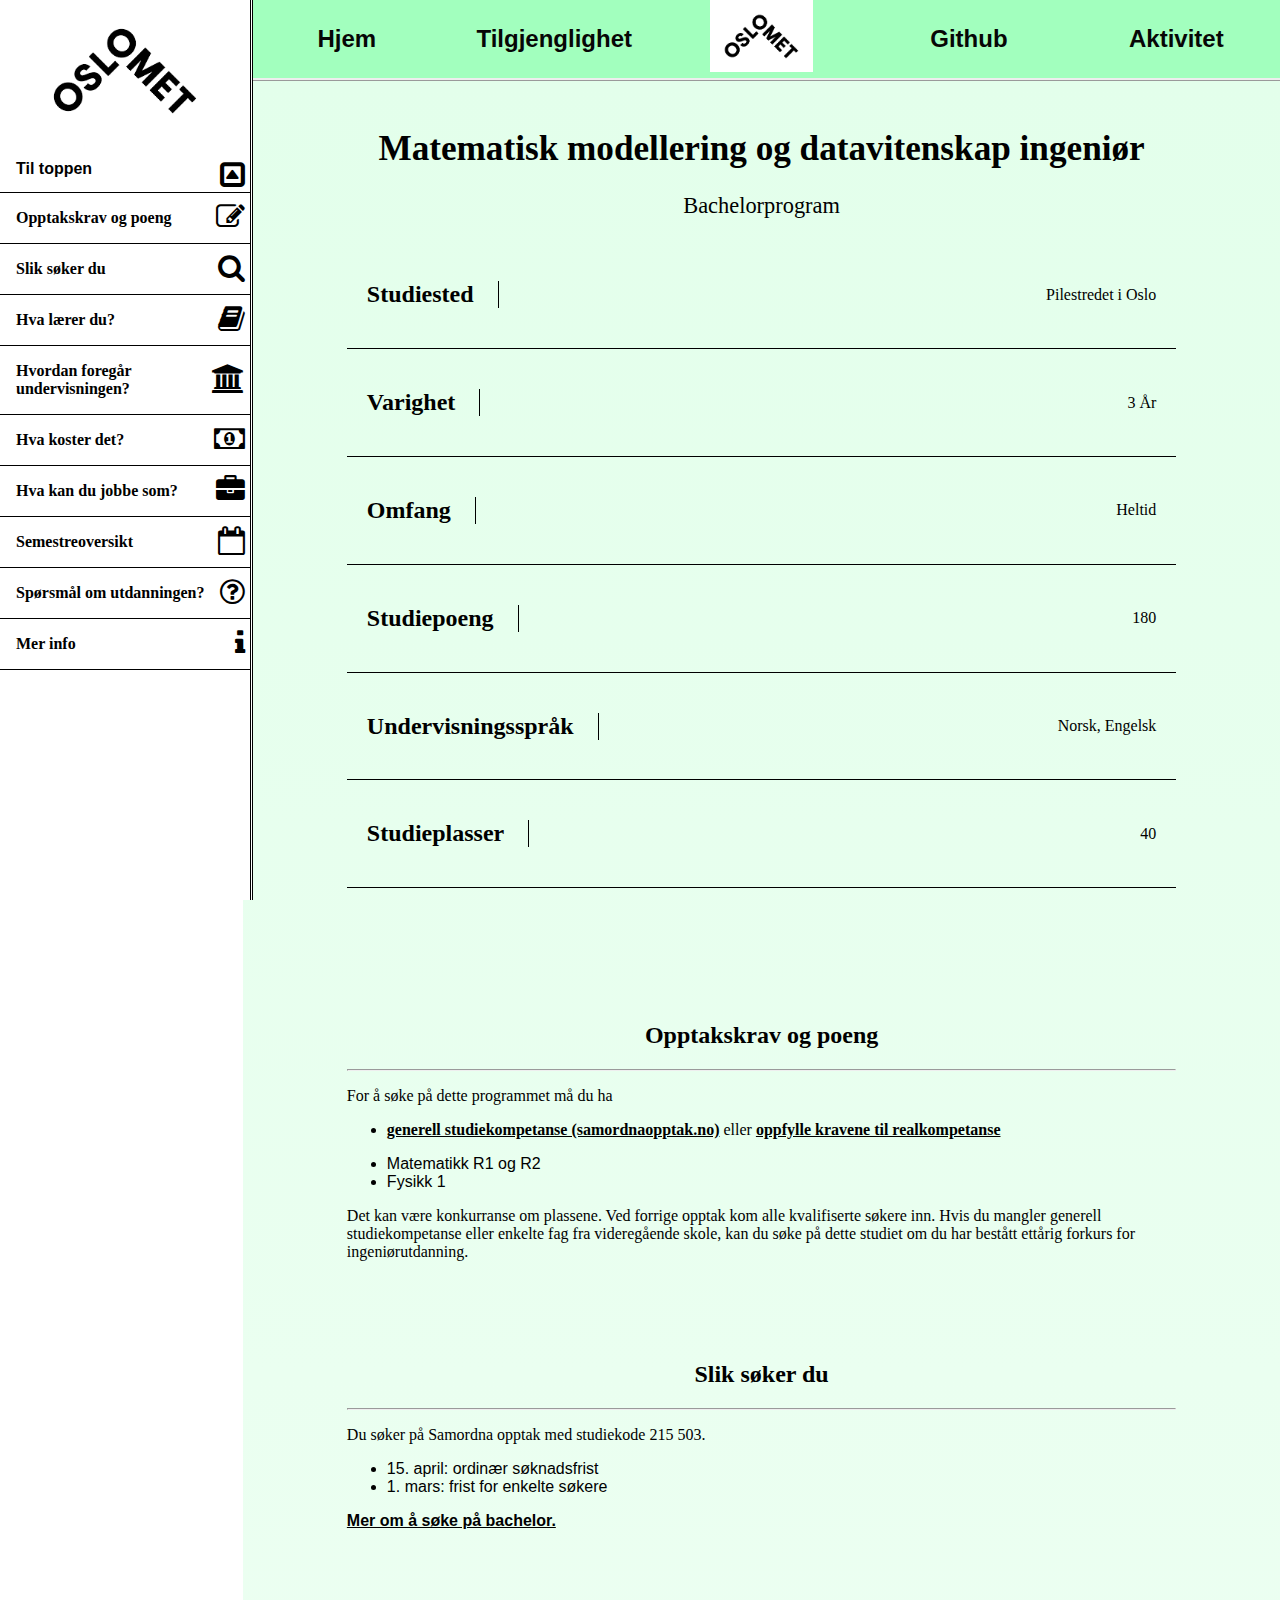
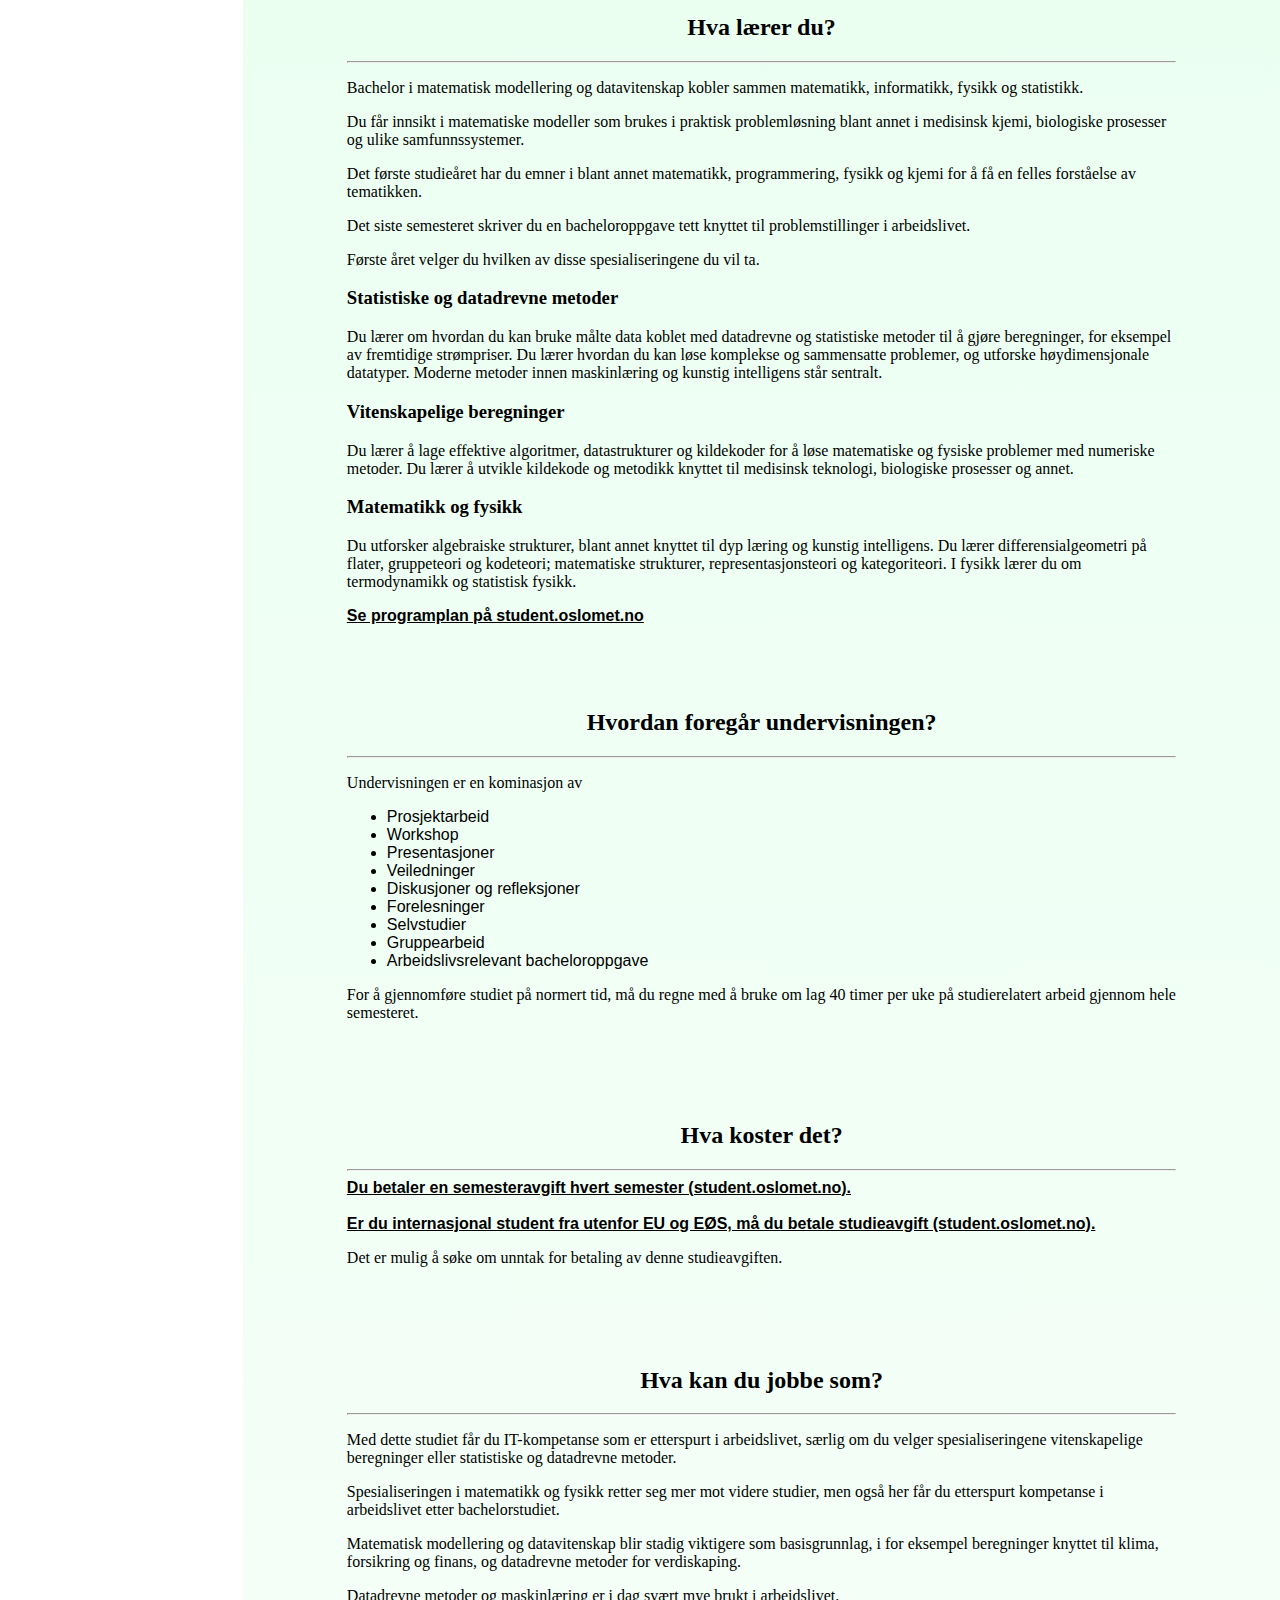
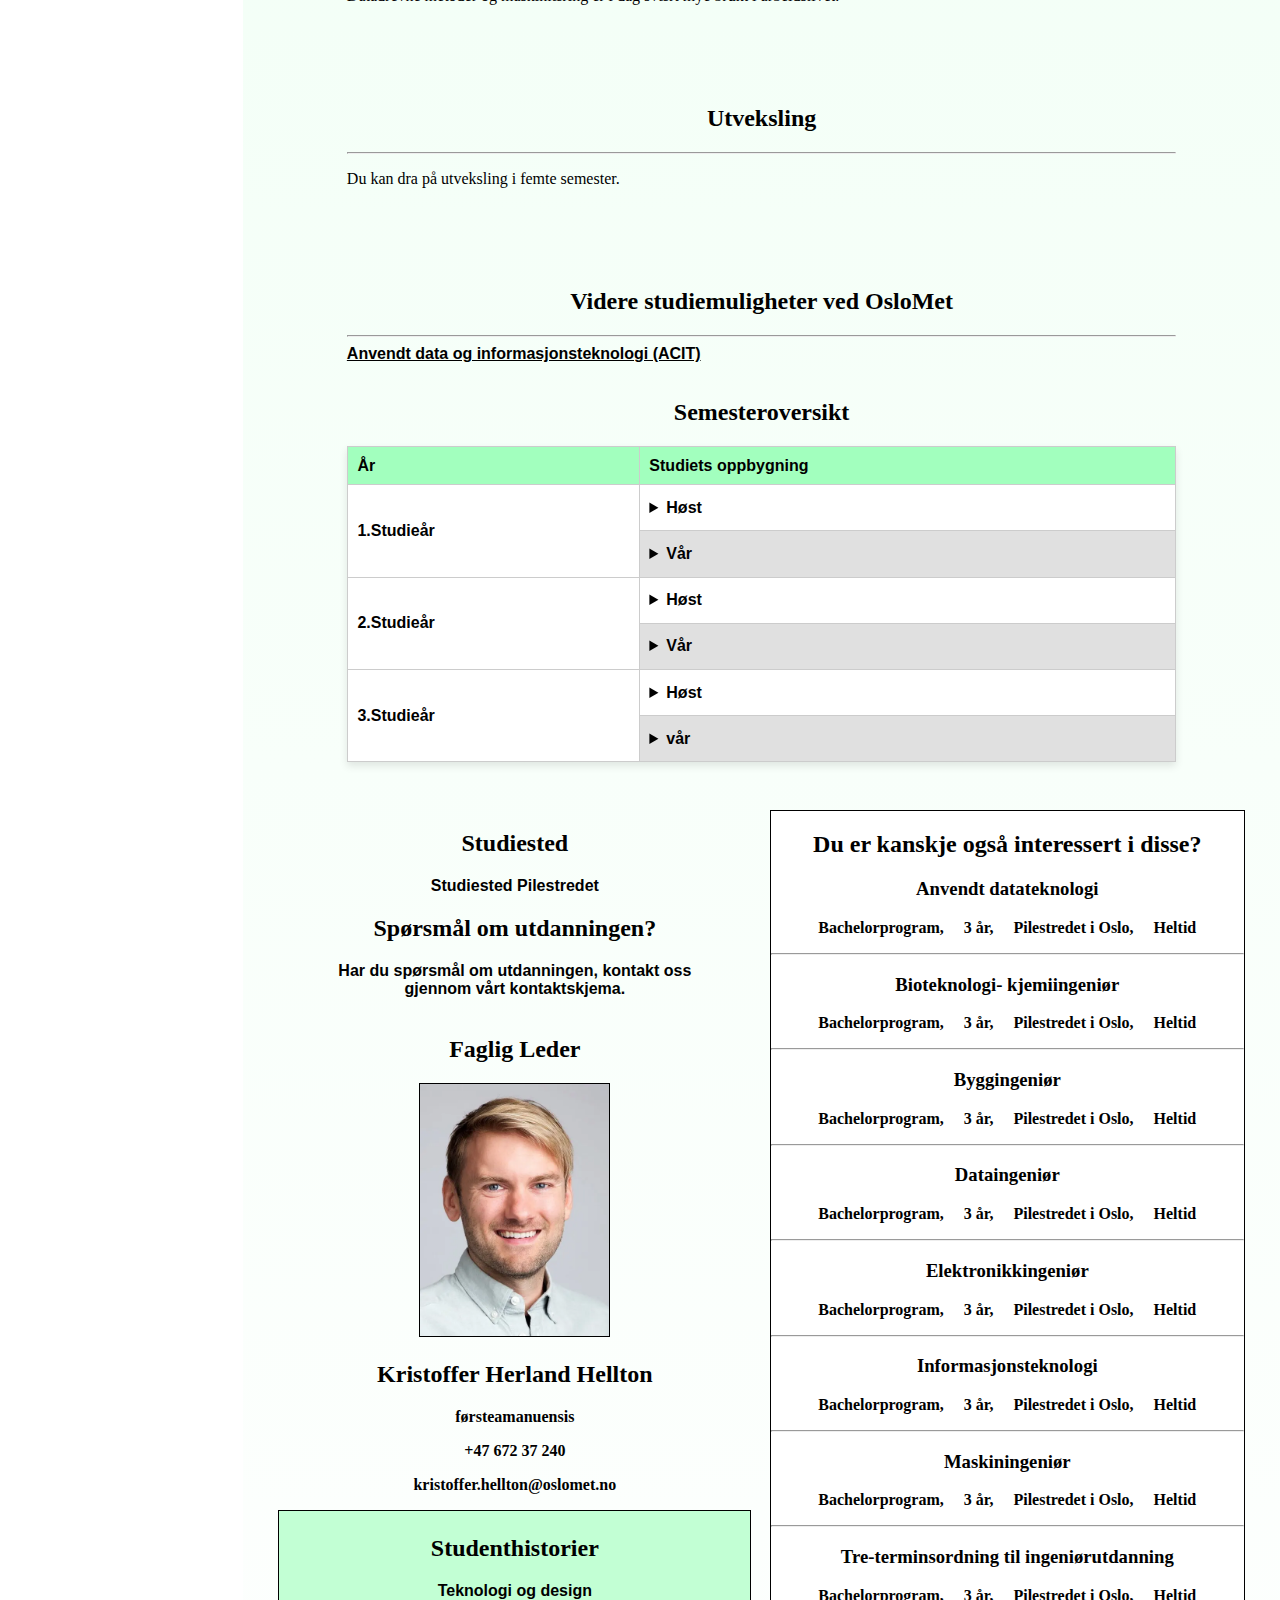
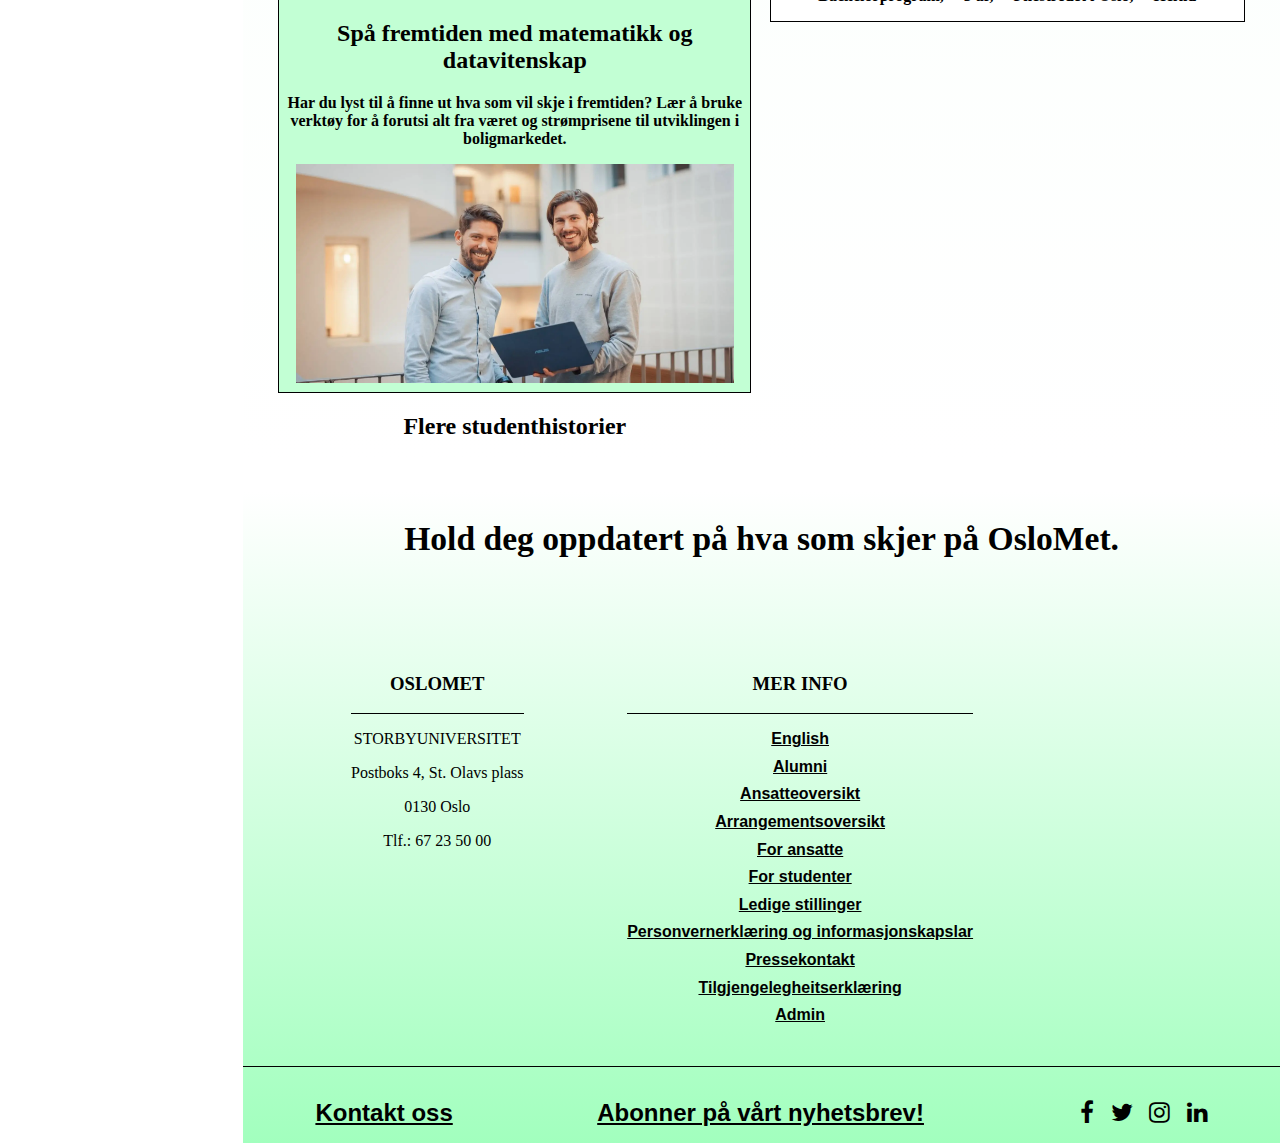
==== index.html @ cb8c4a24 "Prøver å fikse reshape" ====
<!DOCTYPE html>
<html lang="no">
<head>
  <meta charset="UTF-8">
  <meta name="viewport" content="width=device-width, initial-scale=1.0">
  <meta name="description" content="Matematisk modellering og datavitenskap på oslomet">
  <meta name="keywords" content="oslomet, Matematisk modellering og datavitenskap">
  <link rel="stylesheet"  href="styles/style.css"> <!-- Lenker til delt CSS-fil -->
  <!-- Add icon library from w3school -->
   <!--https://developer.chrome.com/docs/lighthouse/seo/meta-description/?utm_source=lighthouse&utm_medium=devtools-->
<link rel="stylesheet" href="https://cdnjs.cloudflare.com/ajax/libs/font-awesome/4.7.0/css/font-awesome.min.css">
  <title>Matematisk modellering og datavitenskap</title>
</head>
<body>
  <div class="side-nav">
    <div>
      <a href="#">
        <img src="media/olsometlogo.webp" alt="Oslomet Logo">
      </a>
    </div>
     <div>
      <ul>
        <li><a href="#til-headingtop"><div>
          </p>Til toppen</p>
          <div class="fa fa-caret-square-o-up"></div>
        </div></a></li>

        <li><a href="#til-heading1"><div>
          <p>Opptakskrav og poeng</p>
          <div class="fa fa-pencil-square-o"></div>
        </div></a></li>

        <li><a href="#til-heading2"><div>
          <p>Slik søker du</p>
          <div class="fa fa-search"></div>
        </div></a></li>

        <li><a href="#til-heading3"><div>
          <p>Hva lærer du?</p>
          <div class="fa fa-book"></div>
        </div></a></li>

        <li><a href="#til-heading4"><div>
          <p>Hvordan foregår undervisningen?</p>
          <div class="fa fa-university"></div>
        </div></a></li>

        <li><a href="#til-heading5"><div>
          <p>Hva koster det?</p>
          <div class="fa fa-money"></div>
        </div></a></li>

        <li><a href="#til-heading6"><div>
          <p>Hva kan du jobbe som?</p>
          <div class="fa fa-briefcase"></div>
        </div></a></li>

        <li><a href="#til-heading7"><div>
          <p>Semestreoversikt</p>
          <div class="fa fa-calendar-o"></div>
        </div></a></li>

        <li><a href="#til-heading8"><div>
          <p>Spørsmål om utdanningen?</p>
          <div class="fa fa-question-circle-o"></div>
        </div></a></li>

        <li><a href="#til-heading9"><div>
          <p>Mer info</p>
          <div class="fa fa-info"></div>
        </div></a></li>

      </ul>
    </div>
  </div>
  

  <div class="pushright">
    <header id="til-headingtop"> <!-- Felles toppseksjon med logo og navigasjon -->
      <nav>
        <div>
          <a href="index.html">Hjem</a>
        </div>

        <div>
          <a href="accessibility.html">Tilgjenglighet</a>
        </div>

        <div><a>
          <div class="oslomet-logo">
            <img src="media/olsometlogo.webp" alt="Oslomet logo">
          </div>
        </a></div>

        <div>
          <a href="github.html">Github</a>
        </div>

        <div>
          <a href="activity.html">Aktivitet</a>
        </div>
      </nav>
    </header>
  
    <main>
      <div class="overskrift">
        <h1>Matematisk modellering og datavitenskap ingeniør</h1>  
        <p>Bachelorprogram <p>
      </div>
      
      
      <div>
        <div class="oversikt">
          <div class="section-category">
            <!--&nbsp; to make space between h2 and |-->
            <h2>Studiested &nbsp; &nbsp;</h2>
            <p>Pilestredet i Oslo</p>
          </div>
        </div>
    
        <div class="oversikt">
          <div class="section-category">
            <!--&nbsp; to make space between h2 and |-->
            <h2>Varighet &nbsp; &nbsp;</h2>
            <p>3 År</p>
          </div>
        </div>
    
        <div class="oversikt">
          <div class="section-category">
            <!--&nbsp; to make space between h2 and |-->
            <h2>Omfang &nbsp; &nbsp;</h2>
            <p>Heltid</p>
          </div>
        </div>
    
        <div class="oversikt">
          <div class="section-category">
            <!--&nbsp; to make space between h2 and |-->
            <h2>Studiepoeng &nbsp; &nbsp;</h2>
            <p>180</p>
          </div>
        </div>
    
        <div class="oversikt">
          <div class="section-category">
            <!--&nbsp; to make space between h2 and |-->
            <h2>Undervisningsspråk &nbsp; &nbsp;</h2>
            <p>Norsk, Engelsk</p>
          </div>
        </div>
    
        <div class="oversikt">
          <div class="section-category">
            <!--&nbsp; to make space between h2 and |-->
            <h2>Studieplasser &nbsp; &nbsp;</h2>
            <p>40</p>
          </div>
        </div>
    </div>
    <br>
    
    
    
    
    <article>
      <div class="box">
          <h2 id="til-heading1">Opptakskrav og poeng</h2>
          <hr>
          <p>For å søke på dette programmet må du ha</p>
          <ul>
              <li>
               <p>
                  <a href="https://www.samordnaopptak.no/info/opptak/opptak-uhg/">generell studiekompetanse (samordnaopptak.no)</a>
                  eller
                  <a href="https://www.oslomet.no/studier/soknad-og-opptak/realkompetanse/realkompetanse-ingenior">oppfylle kravene til realkompetanse</a>
               </p> 
              </li>
              <li>Matematikk R1 og R2 </li>  
              <LI>Fysikk 1</LI>   
          </ul>
          <p>Det kan være konkurranse om plassene. Ved forrige opptak kom alle kvalifiserte søkere inn.
    
              Hvis du mangler generell studiekompetanse eller enkelte fag fra videregående skole, kan du søke på dette studiet om du har bestått ettårig forkurs for ingeniørutdanning.</p>
    
    
      </div>
    
    
    
      <div class="box">
          <h2 id="til-heading2">Slik søker du</h2>
          <hr>
          <p>Du søker på Samordna opptak med studiekode 215 503.</p>
          <ul>
              <li>15. april: ordinær søknadsfrist</li>
              <li>1. mars: frist for enkelte søkere</li>
          </ul>
          <a href="https://www.oslomet.no/studier/soknad-og-opptak/opptak-til-bachelor-aarsstudier">Mer om å søke på bachelor.</a>
      
      </div>
    
      
    <div class="box">
      <h2 id="til-heading3">Hva lærer du?</h2>
      <hr>
      <p>Bachelor i matematisk modellering og datavitenskap kobler sammen matematikk, informatikk, fysikk og statistikk.</p>
      <p>Du får innsikt i matematiske modeller som brukes i praktisk problemløsning blant annet i medisinsk kjemi, biologiske prosesser og ulike samfunnssystemer.</p>
      <p>Det første studieåret har du emner i blant annet matematikk, programmering, fysikk og kjemi for å få en felles forståelse av tematikken.</p>
      <p>Det siste semesteret skriver du en bacheloroppgave tett knyttet til problemstillinger i arbeidslivet.</p>
      <p>Første året velger du hvilken av disse spesialiseringene du vil ta.</p>
      <h3>Statistiske og datadrevne metoder</h3>
      <p>Du lærer om hvordan du kan bruke målte data koblet med datadrevne og statistiske metoder til å gjøre beregninger, for eksempel av fremtidige strømpriser. Du lærer hvordan du kan løse komplekse og sammensatte problemer, og utforske høydimensjonale datatyper. Moderne metoder innen maskinlæring og kunstig intelligens står sentralt.</p>
      <h3>Vitenskapelige beregninger</h3>
      <p>Du lærer å lage effektive algoritmer, datastrukturer og kildekoder for å løse matematiske og fysiske problemer med numeriske metoder. Du lærer å utvikle kildekode og metodikk knyttet til medisinsk teknologi, biologiske prosesser og annet.</p>
      <h3>Matematikk og fysikk</h3>
      <p>Du utforsker algebraiske strukturer, blant annet knyttet til dyp læring og kunstig intelligens. Du lærer differensialgeometri på flater, gruppeteori og kodeteori; matematiske strukturer, representasjonsteori og kategoriteori. I fysikk lærer du om termodynamikk og statistisk fysikk.</p>
      <a href="https://student.oslomet.no/studier/-/studieinfo/programplan/HINGMAMO/2024/H%C3%98ST">Se programplan på student.oslomet.no</a>
    </div>
    
    
    <div class="box">
      <h2 id="til-heading4">Hvordan foregår undervisningen?</h2>
      <hr>
      <p>Undervisningen er en kominasjon av</p>
      <ul>
          <li>Prosjektarbeid</li>
          <li>Workshop</li>
          <li>Presentasjoner</li>
          <li>Veiledninger</li>
          <li>Diskusjoner og refleksjoner</li>
          <li>Forelesninger</li>
          <li>Selvstudier</li>
          <li>Gruppearbeid</li>
          <li>Arbeidslivsrelevant bacheloroppgave</li>
      </ul>
       <p>For å gjennomføre studiet på normert tid, må du regne med å bruke om lag 40 timer per uke på studierelatert arbeid gjennom hele semesteret.</p>
    </div>
    
    
    <div class="box">
      <h2 id="til-heading5">Hva koster det?</h2>
      <hr>
      <a href="https://student.oslomet.no/semesteravgift">Du betaler en semesteravgift hvert semester (student.oslomet.no).</a>
      <br>
      <br>
      <a href="https://student.oslomet.no/studieavgift-for-internasjonale-studenter-utenfor-eu-eos">Er du internasjonal student fra utenfor EU og EØS, må du betale studieavgift (student.oslomet.no).</a>
      <p>Det er mulig å søke om unntak for betaling av denne studieavgiften.</p>
    </div>
    
    
    <div class="box"> 
      <h2 id="til-heading6">Hva kan du jobbe som?</h2>
      <hr>
       <p>Med dette studiet får du IT-kompetanse som er etterspurt i arbeidslivet, særlig om du velger spesialiseringene vitenskapelige beregninger eller statistiske og datadrevne metoder.</p>
       <p>Spesialiseringen i matematikk og fysikk retter seg mer mot videre studier, men også her får du etterspurt kompetanse i arbeidslivet etter bachelorstudiet.</p>
       <p>Matematisk modellering og datavitenskap blir stadig viktigere som basisgrunnlag, i for eksempel beregninger knyttet til klima, forsikring og finans, og datadrevne metoder for verdiskaping.</p>
       <p>Datadrevne metoder og maskinlæring er i dag svært mye brukt i arbeidslivet.</p>
    </div>
    
    
    <div class="box">
    <h2>Utveksling</h2>
    <hr>
    <p>Du kan dra på utveksling i femte semester.</p>
    </div>
    
    
    <div class="box">
    <h2 >Videre studiemuligheter ved OsloMet</h2>
    <hr>
    <a href="https://www.oslomet.no/studier/tkd/anvendt-data-informasjonsteknologi">Anvendt data og informasjonsteknologi (ACIT)</a>
    
    </div>
    </article>
    
    <!--https://developer.mozilla.org/en-US/docs/Web/HTML/Element/details-->
    <h2 id="til-heading7">Semesteroversikt</h2>
        <table class="semester-table">
          <!--table head-->
          <thead>
            <tr>
              <th class="table-heading">År</th>
              <th class="table-heading">Studiets oppbygning</th>
            </tr>
          </thead>
    
          <tbody>
            <tr>
              <td rowspan="2">1.Studieår</td>
              <td>
                <details>
                  <summary>Høst</summary>
                  <ul>
                    <li><a href="https://student.oslomet.no/studier/-/studieinfo/emne/DAPE1300/2024/H%C3%98ST">Diskret matematikk  10 stp.</a></li>
                    <li><a href="https://student.oslomet.no/studier/-/studieinfo/emne/DAPE1400/2024/H%C3%98ST">Programmering  10 stp.</a></li>
                    <li><a href="https://student.oslomet.no/studier/-/studieinfo/emne/DATA1100/2024/H%C3%98ST">Teknologi og samfunn for programmerere  5 stp.</a></li>
                    <li><a href="https://student.oslomet.no/studier/-/studieinfo/emne/MAMO1100/2024/H%C3%98ST">Innføring i modeller og beregninger  5 stp.</a></li>
                  </ul>
                </details>
              </td>
            </tr>
    
            <tr>
              <td>
                  <details>
                  <summary>Vår</summary>
                  <ul>
                    <li><a href="https://student.oslomet.no/studier/-/studieinfo/emne/DAFE1000/2024/H%C3%98ST">Matematikk 1000  10 stp.</a></li>
                    <li><a href="https://student.oslomet.no/studier/-/studieinfo/emne/DAPE2101/2024/H%C3%98ST">Fysikk og kjemi  10 stp.</a></li>
                    <li><a href="https://student.oslomet.no/studier/-/studieinfo/emne/DATA1500/2024/H%C3%98ST">Databaser  10 stp.</a></li>
                  </ul>
                </details>
              </td>
            </tr>
    
            <tr>
              <td rowspan="2">2.Studieår</td>
              <td>
                <details>
                  <summary>Høst</summary>
                  <ul>
                    <li><a href="https://student.oslomet.no/studier/-/studieinfo/emne/DAPE2000/2024/H%C3%98ST">Matematikk 2000 med statistikk 10 stp.</a></li>
                    <li><a href="https://student.oslomet.no/studier/-/studieinfo/emne/MAMO2100/2024/H%C3%98ST">Modrne fysikk  10 stp.</a></li>
                  </ul>
                    <h3>Emnegruppe: Matematikk og fysikk</h3>
                       <ul>
                           <li><a href="https://student.oslomet.no/studier/-/studieinfo/emne/MAMO2300/2024/H%C3%98ST">Lineær algebra og introduksjon til gruppeteori  10stp.</a></li>
                       </ul>
                    <h3>Emnegruppe: Statistiske og datadrevne metoder</h3>
                       <ul>
                           <li><a href="https://student.oslomet.no/studier/-/studieinfo/emne/DATS2300/2024/H%C3%98ST">Algoritmer og datastrukturer  10 stp.</a></li>
                       </ul>
                    <h3>Emnegruppe: Vitenskapelige beregninger</h3>
                       <ul>
                           <li><a href="https://student.oslomet.no/studier/-/studieinfo/emne/DATS2300/2024/H%C3%98ST">Algoritmer og datastrukturer 10 stp.</a></li>
                       </ul>
                </details>
              </td>
            </tr>
    
            <tr>
              <td>
                <details>
                  <summary>Vår</summary>
                  <ul>
                    <li><a href="https://student.oslomet.no/studier/-/studieinfo/emne/DAVE3705/2024/H%C3%98ST"></a>Matematikk 4000 10 stp.</li>
                  </ul>
                  <!--unicode for star:&#9055;-->
                     <h3>Emnegruppe: Matematikk og fysikk</h3>
                        <ul>
                          <li><a href="https://student.oslomet.no/studier/-/studieinfo/emne/MAMO2400/2024/H%C3%98ST">Termodynamikk og statistisk fysikk 10 stp.</a></li>
                          <li><a href="https://student.oslomet.no/studier/-/studieinfo/emne/MAMO2500/2024/H%C3%98ST">Symmetrier og algebraiske strukturer 10 stp.</a></li>
                        </ul>
                     <h3>Emnegruppe: Statistiske og datadrevne metoder</h3>
                        <ul>
                          <li><a href="https://student.oslomet.no/studier/-/studieinfo/emne/MAMO3100/2024/H%C3%98ST">Statistisk analyse 10 stp.</a></li>
                          <li><a href="https://student.oslomet.no/studier/-/studieinfo/emne/ADSE3200/2024/H%C3%98ST">Visualisering 10 stp. &#9055;</a></li>
                          <li><a href="https://student.oslomet.no/studier/-/studieinfo/emne/MAMO2200/2024/H%C3%98ST">Avansert modellering og beregninger 10 stp. &#9055;</a></li>
                        </ul>
                     <h3>Emnegruppe: Vitenskapelige beregninger</h3>
                        <ul>
                            <li><a href="https://student.oslomet.no/studier/-/studieinfo/emne/DAVE3606/2024/H%C3%98ST">Ressurseffektive programmer 10 stp.</a></li>
                            <li><a href="https://student.oslomet.no/studier/-/studieinfo/emne/MAMO2200/2024/H%C3%98ST">Avansert modellering og beregninger 10stp.</a></li>
                        </ul>                                       
                </details>
              </td>
            </tr>
    
            <tr>
              <td rowspan="2">3.Studieår</td>
              <td>
                <details>
                  <summary>Høst</summary>
                  <ul>
                    <li><a href="https://student.oslomet.no/studier/-/studieinfo/emne/DAVE3700/2024/H%C3%98ST">Matematikk 3000  10 stp.</a></li>
                  </ul>
                       <h3>Emnegruppe: Matematikk og fysikk</h3>
                          <ul>
                            <li><a href="https://student.oslomet.no/studier/-/studieinfo/emne/MAMO3300/2024/H%C3%98ST">Reell analyse 10 stp.</a></li>
                            <li><a href="https://student.oslomet.no/studier/-/studieinfo/emne/DATA3730/2024/H%C3%98ST">Introduksjon til IT-forskning 10 stp. &#9055;</a></li>
                            <li><a href="https://student.oslomet.no/studier/-/studieinfo/emne/DATA3800/2024/H%C3%98ST">Introduction to Data Science with Scripting 10 stp. &#9055;</a></li>
                            <li><a href="https://student.oslomet.no/studier/-/studieinfo/emne/ITPE3100/2024/H%C3%98ST">Datasikkerhet 10 stp. &#9055;</a></li>
                            <li><a href="https://student.oslomet.no/studier/-/studieinfo/emne/MAMO3200/2024/H%C3%98ST"></a>Simulering og visualisering 10 stp. &#9055;</li>
                          </ul>
                       <h3>Emnegruppe: Statistiske og datadrevne metoder</h3>
                          <ul>
                            <li><a href="https://student.oslomet.no/studier/-/studieinfo/emne/DAVE3625/2024/H%C3%98ST">Introduksjon til Kunstig Intelligens</a></li>
                            <li><a href="https://student.oslomet.no/studier/-/studieinfo/emne/DATA3730/2024/H%C3%98ST">Introduksjon til IT-forskning 10 stp. &#9055;</a></li>
                            <li><a href="https://student.oslomet.no/studier/-/studieinfo/emne/DATA3750/2024/H%C3%98ST">Anvendt kunstig intelligens og data science prosjekt 10 stp. &#9055;</a></li>
                            <li><a href="https://student.oslomet.no/studier/-/studieinfo/emne/ITPE3100/2024/H%C3%98ST">Datasikkerhet 10 stp. &#9055;</a></li>
                            <li><a href="https://student.oslomet.no/studier/-/studieinfo/emne/MAMO3200/2024/H%C3%98ST">Simulering og visualisering 10 stp. &#9055;</a></li>
                          </ul>
                       <h3>Emnegruppe: Vitenskapelige beregninger</h3>
                          <ul>
                            <li><a href="https://student.oslomet.no/studier/-/studieinfo/emne/MAMO3200/2024/H%C3%98ST">Simulering og visualisering</a></li>
                            <li><a href="https://student.oslomet.no/studier/-/studieinfo/emne/DATA3730/2024/H%C3%98ST">Introduksjon til IT-forskning 10 stp. &#9055;</a></li>
                            <li><a href="https://student.oslomet.no/studier/-/studieinfo/emne/ITPE3100/2024/H%C3%98ST">Datasikkerhet 10 stp. &#9055;</a></li>
                            <li><a href="https://student.oslomet.no/studier/-/studieinfo/emne/MAMO2300/2024/H%C3%98ST">Lineær algebra og introduksjon til gruppeteori 10 stp. &#9055;</a></li>
                            <li><a href="https://student.oslomet.no/studier/-/studieinfo/emne/MAMO3300/2024/H%C3%98ST">Reell analyse 10 stp. &#9055;</a></li>
                          </ul>    
                </details>
              </td>
            </tr>
    
            <tr>
              <td>
                <details>
                  <summary>vår</summary>
                  <ul>
                    <li><a href="https://student.oslomet.no/studier/-/studieinfo/emne/DATA3900/2024/H%C3%98ST">Bacheloroppgave 20 stp.</a></li>
                  </ul>
                           <h3>Emnegruppe: Matematikk og fysikk</h3>
                            <ul>
                               <li><a href="https://student.oslomet.no/studier/-/studieinfo/emne/ADTS2310/2024/H%C3%98ST">Testing av programvare 10 stp. &#9055;</a></li>
                               <li><a href="https://student.oslomet.no/studier/-/studieinfo/emne/DATA2410/2024/H%C3%98ST">Datanettverk og skytjenester 10 stp. &#9055;</a></li>
                               <li><a href="https://student.oslomet.no/studier/-/studieinfo/emne/DAVE3606/2024/H%C3%98ST">Ressurseffektive programmer 10 stp. &#9055;</a></li>
                               <li><a href="https://student.oslomet.no/studier/-/studieinfo/emne/MAMO2200/2024/H%C3%98ST">Avansert modellering og beregninger 10 stp. &#9055;</a></li>
                            </ul>
                           <h3>Emnegruppe: Statistiske og datadrevne metoder</h3>
                              <ul>
                                <li><a href="https://student.oslomet.no/studier/-/studieinfo/emne/ADTS2310/2024/H%C3%98ST">Testing av programvare 10 stp. &#9055;</a></li>
                                <li><a href="https://student.oslomet.no/studier/-/studieinfo/emne/DATA2410/2024/H%C3%98ST">Datanettverk og skytjenester 10 stp. &#9055;</a></li>
                                <li><a href="https://student.oslomet.no/studier/-/studieinfo/emne/DAVE3606/2024/H%C3%98ST">Ressurseffektive programmer 10 stp. &#9055;</a></li>
                              </ul>
                            <h3>Emnegruppe: Vitenskapelige beregninger</h3>
                              <ul>
                                <li><a href="https://student.oslomet.no/studier/-/studieinfo/emne/ADSE3200/2024/H%C3%98ST">Visualisering 10 stp. &#9055;</a></li>
                                <li><a href="https://student.oslomet.no/studier/-/studieinfo/emne/ADTS2310/2024/H%C3%98ST">Testing av programvare 10 stp. &#9055;</a></li>
                                <li><a href="https://student.oslomet.no/studier/-/studieinfo/emne/DATA2410/2024/H%C3%98ST">Datanettverk og skytjenester 10 stp. &#9055;</a></li>
                                <li><a href="https://student.oslomet.no/studier/-/studieinfo/emne/MAMO2500/2024/H%C3%98ST">Symmetrier og algebraiske strukturer 10 stp. &#9055;</a></li>
                              </ul>   
                </details>
              </td>
            </tr>
          </tbody>
    
        </table>
    
    
    
    
        <div class="article-bottom">
          <div class="studiebakgrunn">
            <div class="studieinformasjon">
              <h2>Studiested</h2>
    
              <a href="https://www.oslomet.no/om/studiested-pilestredet">Studiested Pilestredet</a>
      
              <h2 id="til-heading8">Spørsmål om utdanningen?</h2>
      
              <a href="https://www.oslomet.no/kontaktskjema#Jeg%20vil%20bli%20student">Har du spørsmål om utdanningen, kontakt oss gjennom vårt kontaktskjema.</a>
            </div>
    
            <br>
    
            <div class="faglig-leder">
              <h2>Faglig Leder</h2>
              <a href="https://www.oslomet.no/om/ansatt/krhel3944/">
                <div>
                  <img src="media/krhel3944.webp" alt="Kristoffer Herland Hellton">
                  <h2>Kristoffer Herland Hellton</h2>
                  <p>førsteamanuensis</p>
                  <p>+47 672 37 240</p>
                  <!--&#x40; is unicode for "at"-->
                  <p>kristoffer.hellton&#x40;oslomet.no</p>
                </div>
              </a>
            </div>
    
            <div class="student-historier">
              <h2>Studenthistorier</h2>
              <a href="https://www.oslomet.no/studier/studenthistorier?student_story=147">Teknologi og design</a>
              <a href="https://www.oslomet.no/studier/studenthistorier/spa-fremtiden-matematikk-datavitenskap">
                <div>
                  <h2>Spå fremtiden med matematikk og datavitenskap</h2>
                  <p>Har du lyst til å finne ut hva som vil skje i fremtiden? Lær å bruke verktøy for å forutsi alt fra været og strømprisene til utviklingen i boligmarkedet.</p>
                  <img src="media/studiethistorie.webp" alt="To menn som ser på kamera">
                </div>
              </a>
            </div>
            <div>
              <a href="https://www.oslomet.no/studier/studenthistorier">
                <div class="flere-studenthistorier">
                  <h2>Flere studenthistorier</h2>
                </div>
              </a>
            </div>
          </div>
          <div class="kanskje-interessert">
            <h2>Du er kanskje også interessert i disse?</h2>
            <ul>
              <li class="interessert-liste"><a href="https://www.oslomet.no/studier/tkd/anvendt-datateknologi"><div>
                <h3>Anvendt datateknologi</h3>
                <p> 
                  <span class="rightandleftspace">Bachelorprogram,</span>
                  <span class="rightandleftspace">3 år,</span>
                  <span class="rightandleftspace">Pilestredet i Oslo,</span>
                  <span class="rightandleftspace">Heltid</span>
                </p>
                <hr>
              </div></a></li>
              
              <li class="interessert-liste"><a href="https://www.oslomet.no/studier/tkd/bioteknologi-kjemiingenior"><div>
                <h3>Bioteknologi- kjemiingeniør</h3>
                <p> 
                  <span class="rightandleftspace">Bachelorprogram,</span>
                  <span class="rightandleftspace">3 år,</span>
                  <span class="rightandleftspace">Pilestredet i Oslo,</span>
                  <span class="rightandleftspace">Heltid</span>
                </p>
                <hr>
              </div></a></li>
    
              <li class="interessert-liste"><a href="https://www.oslomet.no/studier/tkd/byggingenior"><div>
                <h3>Byggingeniør</h3>
                <p> 
                  <span class="rightandleftspace">Bachelorprogram,</span>
                  <span class="rightandleftspace">3 år,</span>
                  <span class="rightandleftspace">Pilestredet i Oslo,</span>
                  <span class="rightandleftspace">Heltid</span>
                </p>
                <hr>
              </div></a></li>
    
              <li class="interessert-liste"><a href="https://www.oslomet.no/studier/tkd/dataingenior"><div>
                <h3>Dataingeniør</h3>
                <p> 
                  <span class="rightandleftspace">Bachelorprogram,</span>
                  <span class="rightandleftspace">3 år,</span>
                  <span class="rightandleftspace">Pilestredet i Oslo,</span>
                  <span class="rightandleftspace">Heltid</span>
                </p>
                <hr>
              </div></a></li>
    
              <li class="interessert-liste"><a href="https://www.oslomet.no/studier/tkd/elektronikkingenior"><div>
                <h3>Elektronikkingeniør</h3>
                <p> 
                  <span class="rightandleftspace">Bachelorprogram,</span>
                  <span class="rightandleftspace">3 år,</span>
                  <span class="rightandleftspace">Pilestredet i Oslo,</span>
                  <span class="rightandleftspace">Heltid</span>
                </p>
                <hr>
              </div></a></li>
    
              <li class="interessert-liste"><a href="https://www.oslomet.no/studier/tkd/informasjonsteknologi"><div>
                <h3>Informasjonsteknologi</h3>
                <p> 
                  <span class="rightandleftspace">Bachelorprogram,</span>
                  <span class="rightandleftspace">3 år,</span>
                  <span class="rightandleftspace">Pilestredet i Oslo,</span>
                  <span class="rightandleftspace">Heltid</span>
                </p>
                <hr>
              </div></a></li>
    
              <li class="interessert-liste"><a href="https://www.oslomet.no/studier/tkd/maskiningenior"><div>
                <h3>Maskiningeniør</h3>
                <p> 
                  <span class="rightandleftspace">Bachelorprogram,</span>
                  <span class="rightandleftspace">3 år,</span>
                  <span class="rightandleftspace">Pilestredet i Oslo,</span>
                  <span class="rightandleftspace">Heltid</span>
                </p>
                <hr>
              </div></a></li>
    
              <li class="interessert-liste"><a href="https://www.oslomet.no/studier/tkd/tre-termin-ingenior"><div>
                <h3>Tre-terminsordning til ingeniørutdanning</h3>
                <p> 
                  <span class="rightandleftspace">Bachelorprogram,</span>
                  <span class="rightandleftspace">3 år,</span>
                  <span class="rightandleftspace">Pilestredet i Oslo,</span>
                  <span class="rightandleftspace">Heltid</span>
                </p>
              </div></a></li>
            </ul>
          </div>
        </div>
      </main>

      <footer>
        <div class="footer-text">
          <!--kopierte text fra matmod side-->
          <h2 id="til-heading9">Hold deg oppdatert på hva som skjer på OsloMet. </h2> 
        </div>
    
        <div class="footer-box">
          <div class="footer-oslomet">
            <div class="underline">
              <h3>OSLOMET</h3>
            </div>
            
            <p>STORBYUNIVERSITET</p>
            <p>Postboks 4, St. Olavs plass</p>
            <p>0130 Oslo</p>
            <p>Tlf.: 67 23 50 00 </p>
          </div>
    
         <div class="footer-merinfo">
          <div class="underline">
            <h3>MER INFO</h3>
          </div>
          <ul>
            <li><a href="#">English</a></li>  
            <li><a href="#">Alumni</a></li>  
            <li><a href="#">Ansatteoversikt</a></li>  
            <li><a href="#">Arrangementsoversikt</a></li>  
            <li><a href="#">For ansatte</a></li>  
            <li><a href="#">For studenter</a></li>  
            <li><a href="#">Ledige stillinger</a></li>  
            <li><a href="#">Personvernerklæring og informasjonskapslar</a></li>  
            <li><a href="#">Pressekontakt</a></li>  
            <li><a href="#">Tilgjengelegheitserklæring</a></li>  
            <li><a href="#">Admin</a></li>  
          </ul>
          </div>
        </div>
    
        <div class="footer-bottom">
          <div>
            <a href="https://www.oslomet.no/om/kontakt">Kontakt oss</a> 
          </div>
    
          <div>
            <a href="https://www.oslomet.no/nyhetsbrev">Abonner på vårt nyhetsbrev!</a>
          </div>
    
          <div class="footer-socialmedia">
            <!-- Font icons source: w3schools.com -->
            <!--https://developer.mozilla.org/en-US/docs/Web/Accessibility/ARIA/Attributes/aria-label-->
            <a href="https://www.facebook.com/oslomet/" class="fa fa-facebook" aria-label="Read more on facebook"></a>
            <a href="https://twitter.com/oslomet" class="fa fa-twitter" aria-label="Read more on twitter"> </a>
            <a href="https://www.instagram.com/oslomet/?hl=nb" class="fa fa-instagram" aria-label="Read more on instagram"> </a>
            <a href="https://no.linkedin.com/school/oslomet/" class="fa fa-linkedin" aria-label="Read more on linkedin"></a>
          </div>
        </div>
      </footer>
  </div>
</body>
</html>
---- styles/style.css ----
/* Styling for header */
header {
  background-color: #a2ffbe;
  justify-content: space-between;
  border-bottom-style: ridge;
}

p, h1, h2, h3 {
  font-family: 'Times New Roman', Times, serif;
}

.oslomet-logo {
  text-align: center;
  margin-bottom: 1.25em;
  margin: 0;
  height: 100%;
  object-fit: contain;
}

.overskrift {
  padding-top: 3em;
  width: 80%;
  margin: auto;
  float: middle;
  text-align: center;
}

.overskrift p {
  font-size: 1.4em;
}

.oslomet-logo img {
  max-width: 50%;
  max-height: 50%;
  object-fit: contain;
}

/* Styling for navigasjonsmeny */

nav {
  display: flex;
  width: 100%;
  height: 100%;
  text-align: center;
}

article div {
  margin: auto;
  float: center;
  width: 80%;
  margin-top: 2em;
  padding: 1em;
}

article div h2 {
  text-align: center;
}


nav > div {
  margin: auto;
  width: 20%;
}

nav a {
  font-weight: bold;
  color: #070606;
  font-size: 1.5rem;
  text-decoration: none;
}

a {
  font-weight: bold;
  color: rgb(0, 0, 0);
}

.side-nav {
  height: 100%;
  position: fixed;
  width: 19.5%;
  background-color: white;
  float: right;
  border-right-style: double;
}

.side-nav > div {
  text-align: center;
}

.side-nav a {
  text-decoration: none;
}

.side-nav a > div {
  display: flex;
  padding-left: 1em;
  text-align: left;
}

.side-nav a > div > div{
  font-size: 1.8em; 
  margin-left: auto;
  padding-right: 0.15em;
  margin-top: auto;
  margin-bottom: auto;
  text-align: right;
}

.side-nav a > div:hover {
  background-color: rgb(216, 216, 216);
}

main {
  background-color:#e3ffeb;
  background-image: linear-gradient( #e3ffeb, white)
}

.footer-bottom {
  width: 100%;
  border: 0.02em;
  border-top-style: solid;
  border-color: black;
  padding-top: 2em;
  padding-bottom: 1em;
  align-items: center;
  display: flex;
}

.footer-bottom div {
  margin: auto;
}

.footer-bottom a {
  font-size: 1.5em;
}

.footer-merinfo ul li a {
  color: black;
}

a:active {
  color: none;
}

.article-bottom {
  width: 95%;
  float: center;
  display: flex;
  align-items: center;
  align-items: flex-start;
  margin: auto;
  margin-top: 3em;
}

.article-bottom > div {
  width: 48%;
  margin-left: auto;
  margin-right: auto;
  display: inline-block;
}

article {
  padding-top: 3em;
}

.article-bottom a {
  text-decoration: none;
}

.kanskje-interessert {
  display: inline-block;
  background-color: white;
  border: solid 0.01em;
  display: flex;
}

.kanskje-interessert ul {
  list-style: none;
  padding: 0;
}

.studiebakgrunn {
  display: grid;
  align-items: center;
}

.student-historier {
  text-align: center;
  border: solid 0.01em;
  background-color: #c2ffd4;
  padding: 0.3em;
}

.studiebakgrunn div {
  float: center;
  margin: auto;
}

.studieinformasjon {
  width: 80%;
  text-align: center;
}

.faglig-leder {
  width: 100%;
  margin-top: 3em;
  text-align: center;
}

.faglig-leder img, .studenthistorier img, .side-nav img  {
  height: 100%;
  object-fit: cover;
  overflow: hidden;
}

.faglig-leder img {
  width: 40%;
  border: double 0.02em;
}

.student-historier img {
  width: 95%;
}

.side-nav img {
  width: 80%;
}

.side-nav li {
  list-style: none;
  border-bottom: solid 0.01em;
}

.side-nav li a {
  height: 100%;
}

.side-nav ul {
  padding: 0;
}

.article-top {
  border-left: solid green 1em;
  border-right: solid green 1em;
  width: 80%;
  float: center;
  margin: auto;
}

/* styling for felles-footer*/
footer{
  padding: 0;
  margin: 0;
  margin-top: 2em;
  background-color: #a2ffbe;
  background-image: linear-gradient(white,#a2ffbe);
  float: center;
  align-items: center;
  display: grid;
}

.interessert-liste {
  text-align: center;
}

.interessert-liste a div {
  width: 100%;
}

.footer-box {
  width: 70%;
  padding: 3.5em;
  padding-bottom: 1em;
  padding: auto;
  display: flex;
  align-items: center;
  text-align: center;
  align-items: flex-start;
}

.underline {
  border: 0.02em;
  border-bottom-style: solid;
  border-color: black;
}

.footer-text { 
  width: 100%;
  margin-bottom: 1.25em;
  text-align: left;
}


.footer-text h2 {
  font-size: 2.1em;
  margin-bottom: 0.6em;
  text-align: center;
  width: 100%;
}

.footer-text h3 {
  font-size: 1.25em;
  margin-bottom: 0.6em;

}

.footer-text p {
  margin-bottom: 0.25em;
}

.footer-merinfo {
  display: grid;
  margin-left: 3em;
}

.footer-oslomet, .footer-merinfo {
  margin-left: auto;
  margin-right: auto;
}


.footer-merinfo ul {
  list-style-type: none;
  padding:0;
}

.footer-merinfo ul li {
  margin-bottom: 0.6em;
}

.footer-merinfo a {
  color: white;
  text-decoration: underline;
}

.footer-sosialmedia {
  display: flex;
  align-items: center;
}

.footer-socialmedia * {
  text-decoration: none;
  margin-left: 0.5em;
}

.footer-nyhet button {
  background-color: black;
  padding: 0.6em 1.25em

}


/*styling for sections*/
.oversikt {
  width: 80%;
  margin: auto;
  float: middle;
}

.oversikt div {
  display: flex;
  justify-content: space-between;
  align-items: center;
  padding: 1.25em;
}

.oversikt > div {
  border-bottom: solid 0.05em
}

.section-category h2 {
  font-weight: bold;
  font-size: 1.5em ;
  border-right: solid 0.01em;
}

.section-category {
  text-align: left;
}

.section-category p {
    margin-inline-end: 0;
}

.pushright {
  width: 81%;
  margin-left: 19%;
}
/*stylying for semestertabell*/
body {
  background-color: #ffffff;
  margin: 0;
  padding: 0;
  font-family: Arial, Helvetica, sans-serif;
  color:rgb(0, 0, 0); 
}

.table-heading {
  background-color: #a2ffbe;
}

h1 {
  font-size: 2.2em;
  font-weight: bold;
  margin-top: 0;
  text-align: center;
}


h2 {
  text-align: center;
}

.semester-table a {
  font-weight: lighter;
}

.semester-table h3{
  font-size: 1em;
}

.semester-table li {
   font-weight:lighter;
}

table.semester-table {
  width: 80%;
  margin: auto;
  float: center;
  border-collapse: collapse;
  margin: 1.25em auto;
  background-color: #fff;
  box-shadow: 0 0.25em 0.5em rgba(0, 0, 0, 0.1);
}



table.semester-table th, table.semester-table td {
  border: 0.05em solid #ccc;
  padding: 0.6em;
  text-align: left;
  font-weight: bold;
}
table.semestertable th {
  background-color: rgb(116, 111, 111);
  color:rgb(0, 0, 0);
  font-weight:bold;
}
table.semester-table tr:nth-child(even) {
  background-color: #e0e0e0;
}

table.semester-table tr:nth-child(odd) {
  background-color: #ffffff;
}

/*dropdownmenu i main*/
details {
  margin: 0.25em 0;
  cursor:pointer
}

details summary {
  color:rgb(0, 0, 0);
  font-weight:bold;
  outline: #070606;
}

details ul {
  margin-top: 0.25em;
  padding-left: 1.25em;
  list-style-type: disc;
  color: black;
}

details ul li {
  margin: 0.25em 0
}

/* hover effects*/
/*table.semester-table td:hover {
  background-color: #e6e6e6c0;
}*/

summary:hover {
  color: rgba(117, 117, 117, 0.86);
}

.rightandleftspace {
  margin-right: 0.5em;
  margin-left: 0.5em;
}

/* these lines are exclusive to the github page */

.collaboration {
  width: 90%;
  margin: auto;
}

.collaboration > div {
  width: 100%;
  margin: auto;
}

.image1, .image2 {
  width: 95%;
  margin: auto;
  margin-right: 0;
  display: flex;
  height: 25em;
  background-color: white;
  border: solid 0.01em;
  padding: 0.5em;
  margin-left: 0;
  margin-bottom: 1em;
}

.commit-image {
  padding: 0;
  margin: 0;
  width: 70%;
}

.commit-text {
  width: 30%;
}

.image1 img, .image2 img, .specific-changes img {
  height: 100%;
  width: 100%;  
  overflow: hidden;
}

.image2 div {
  text-align: right;
}

.specific-changes {
  display: flex;
}

.specific-changes > div {
  text-align: center;
}

.specific-changes p {
  color:#464646;
}

/*everything beyond here is for activity. */
.activity h1, .activity h2, .activity h3, .activity p {
  color: rgb(255, 255, 255);
  font-family: 'Courier New', monospace;
}

.activity h1, .activity h2, .activity h3 {
  font-weight: 100;
}

.activity h1 {
  font-size: 4em;
}

.activity h2 {
  font-size: 2em;
}

.activity header, .activity article, .activity footer {
  width: 90%;
  background-color: rgb(10, 10, 10);
  margin: auto;
  border-radius: 1.5em;
}

.activity header {
  display: flex;
  text-align: right;
  height: 8em;
}

.activity nav {
  width: 60%;
  margin: auto;
  margin-left: 10%;
}

.activity nav > ul {
  width: 100%;
  margin: auto;
  margin-left: 5%;
  margin-right: 5%;
  height: 70%;
  display: flex;
}

.activity nav li {
  margin: auto;
  margin-left: 5%;
  background-color: rgb(36, 36, 36);
  border: solid rgb(60, 60, 60) 0.01em;
  height: 100%;
  width: 20%;
  text-align: center;
} 

.activity nav h2 {
  font-size: 1.1em;
}

.activity nav a {
  text-decoration: none;
}

.activity .menu {
  padding: 0;
  display: flex;
  height: 100%;
  list-style-type: none;
}

.activity .menu li {
  margin-left: 1rem;
  color: white;
}

.activity .derigaming {
  height: 8em;
  border-radius: 5em;
}

.activity article {
  text-align: center;
  padding: 2em;
  margin-top: 2em;
}

.activity article p {
  text-align: left;
}
 
 .activity .thicktext {
  font-weight: 800;
}

 .activity .maintext {
  width: 70%;
  padding-top: 3em;
}

.activity .article {
  display: flex;
}

.activity .events {
  margin: 1.5rem;
  float: right;
  width: 30%;
  display: block;
}

.activity .imageholder {
  margin-top: 2em;
  border: 0.07em solid rgba(255, 255, 255, 0.141);
  padding: 0;
  float: right;
  background-color: rgb(30,30,30);
  width: 90%;
  height: 20rem;
  padding: 1em;
  margin: 0;
}

.activity .image {
  padding: 0;
  margin: 0;
  object-fit: cover;
  float: center;
  height: 70%;
  width: 70%;
}

.activity .imageholder p {
  text-align: center;
}

.activity footer {
  margin-top: 3em;
  height: 25em;
  padding: 2em;
  display: block;
  background-image: none;
}

.activity .footer-top {
  display: flex;
  height: 80%;
}

.activity .footer-left, .activity .footer-right {
  display: block;
  margin: auto;
  margin-top: 1em;
  margin-bottom: 1em;
  width: 46%;
}

.activity footer a {
  text-decoration: underline;
  color: white;
}

.activity footer h3 {
  border-bottom: rgb(60, 60, 60) solid 0.01em;
  border-right: rgb(60, 60, 60) solid 0.01em;
  width: 95%;
  margin-top: 2em;
}

.activity .footer-bot {
  margin-top: auto;
  margin-bottom: 1em;
  height: 10%;
  float: bottom;
}

.activity .footer-bot a {
  margin: auto;
  color: white;
  text-decoration: none;
  margin-left: 1em;
  font-size: 1.3em;
}

.activity footer .imageholder {
  height: 80%;
}

.activity .player-portrait {
  margin: auto;
  width: 80%;
  height: 90%;
  text-align: center;
}

.activity .footer-right > h2 {
  text-align: center;
  margin-bottom: 0.25em;
  margin-top: 0.5em;
}

.activity .player-portrait img {
  margin: auto;
  margin-top: 0.5em;
  height: 60%;
  width: 95%;
  object-fit: cover;
}

/* Responsive design */

@media(max-width:800px) {
  .side-nav {
    width: 0%;
    height: 0%;
  }
  .side-nav p, .side-nav a, .side-nav div {
    height: 0;
    opacity: 0;
  }
  .pushright {
    width: 100%;
    margin-left: 0%;
  }
  .footer-bottom, .footer-text, .footer-box {
    width: 80%;
    padding: 1rem;
    margin: auto;
  }
  .footer-bottom {
    text-align: center;
  }
  nav {
    height: 3em;
  }
  .footer-text {
    width: 100%;
  }
}
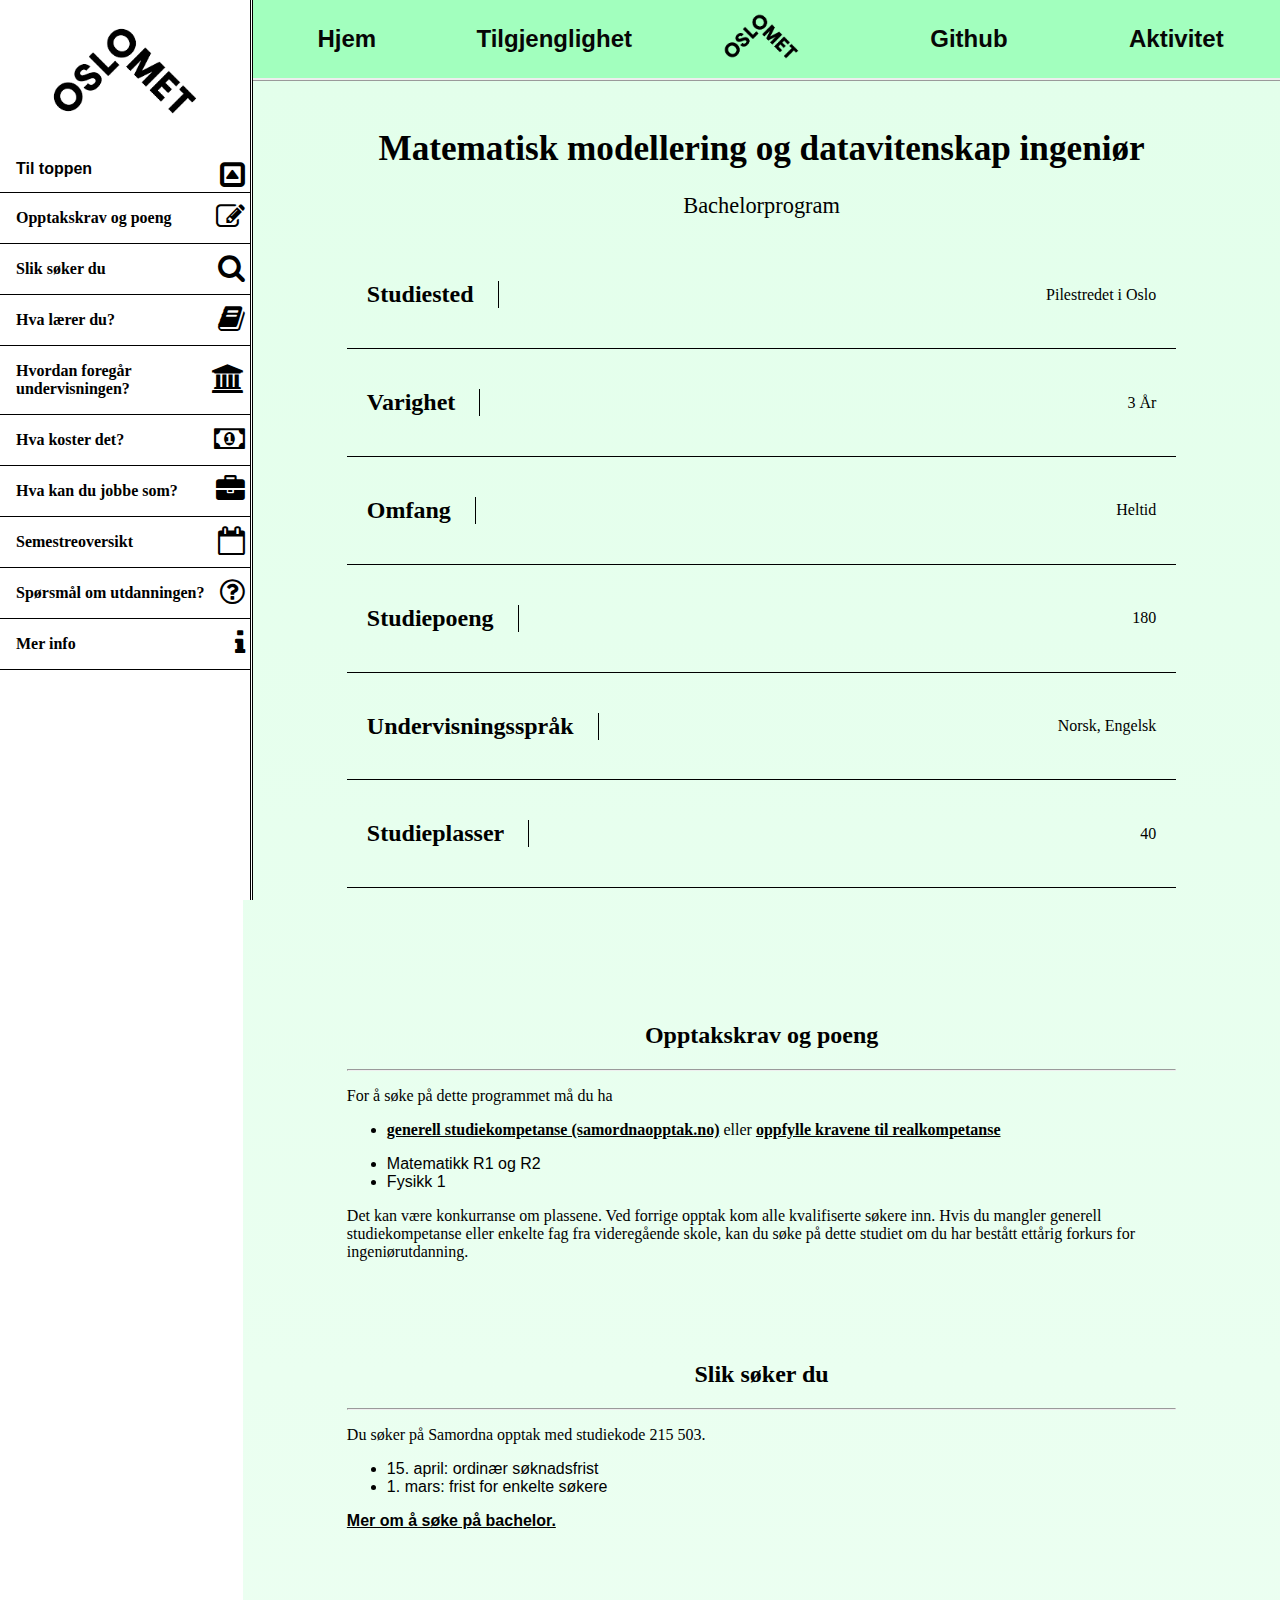
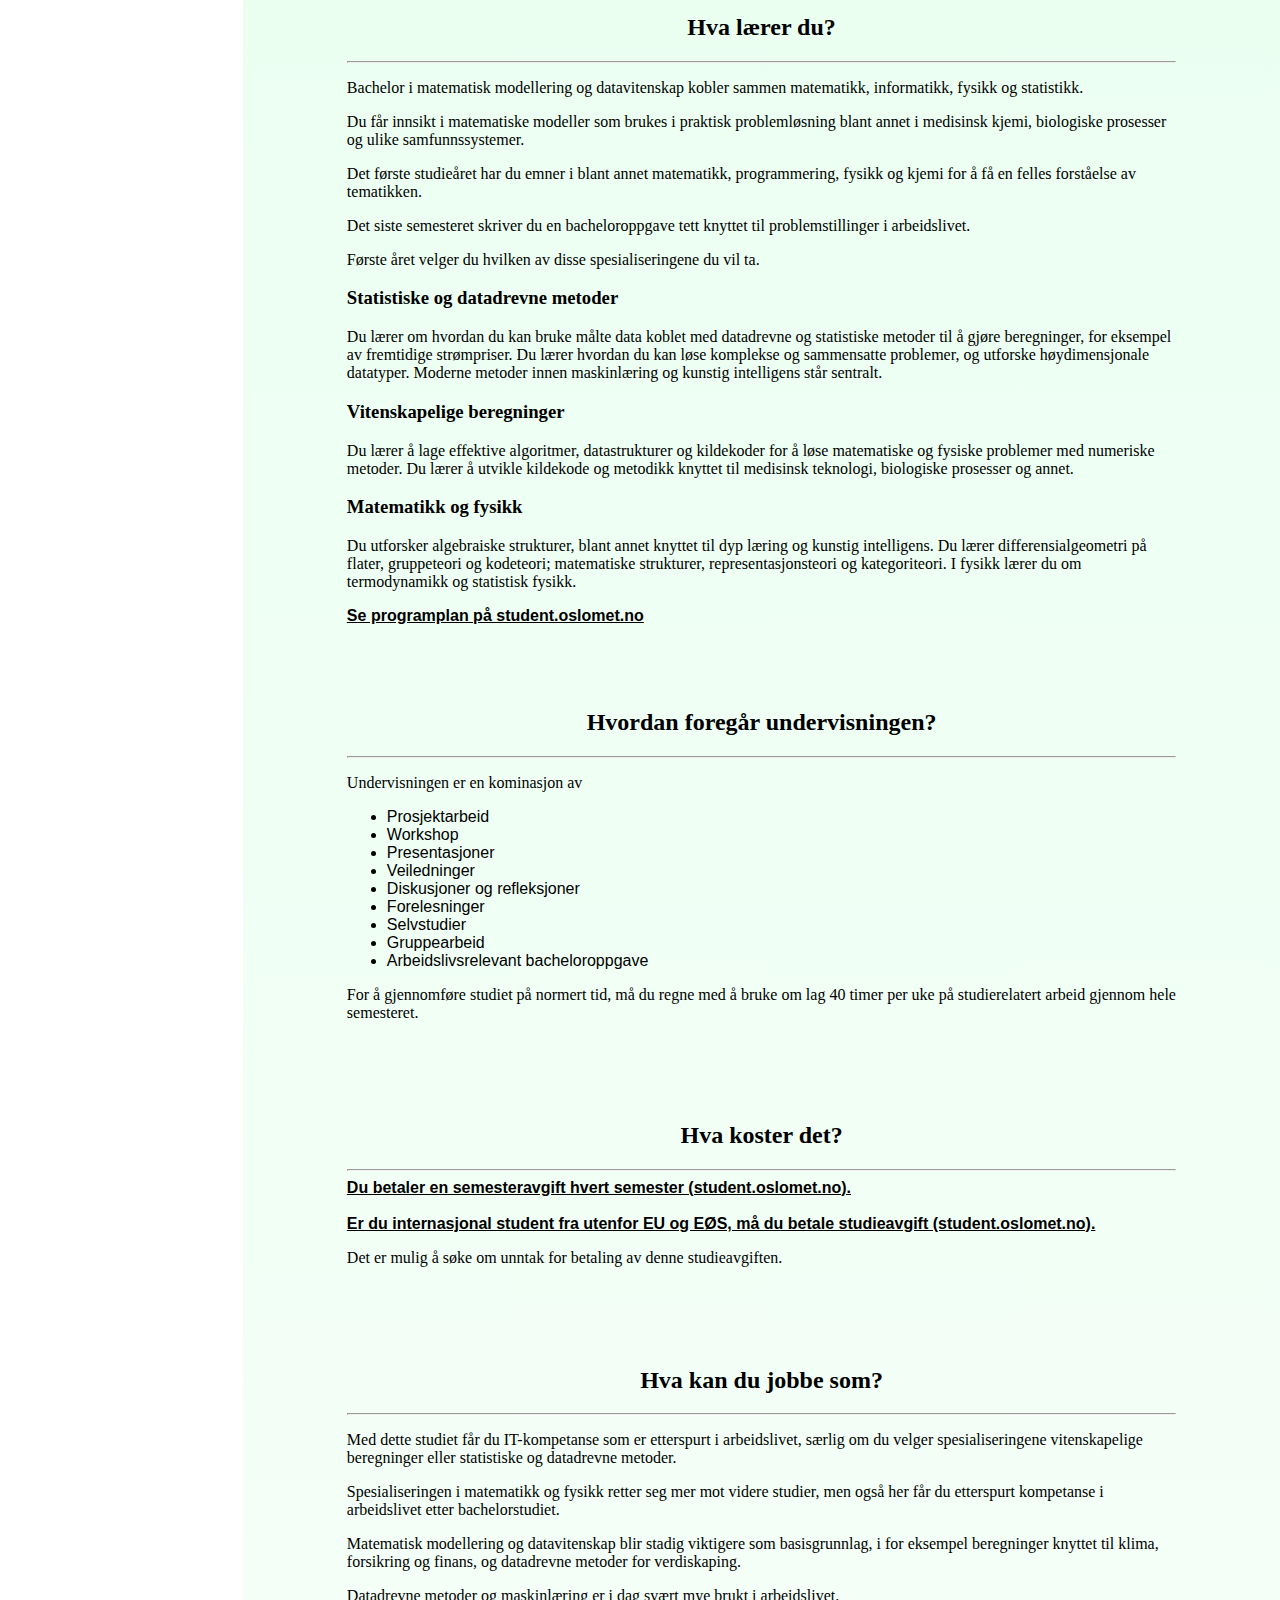
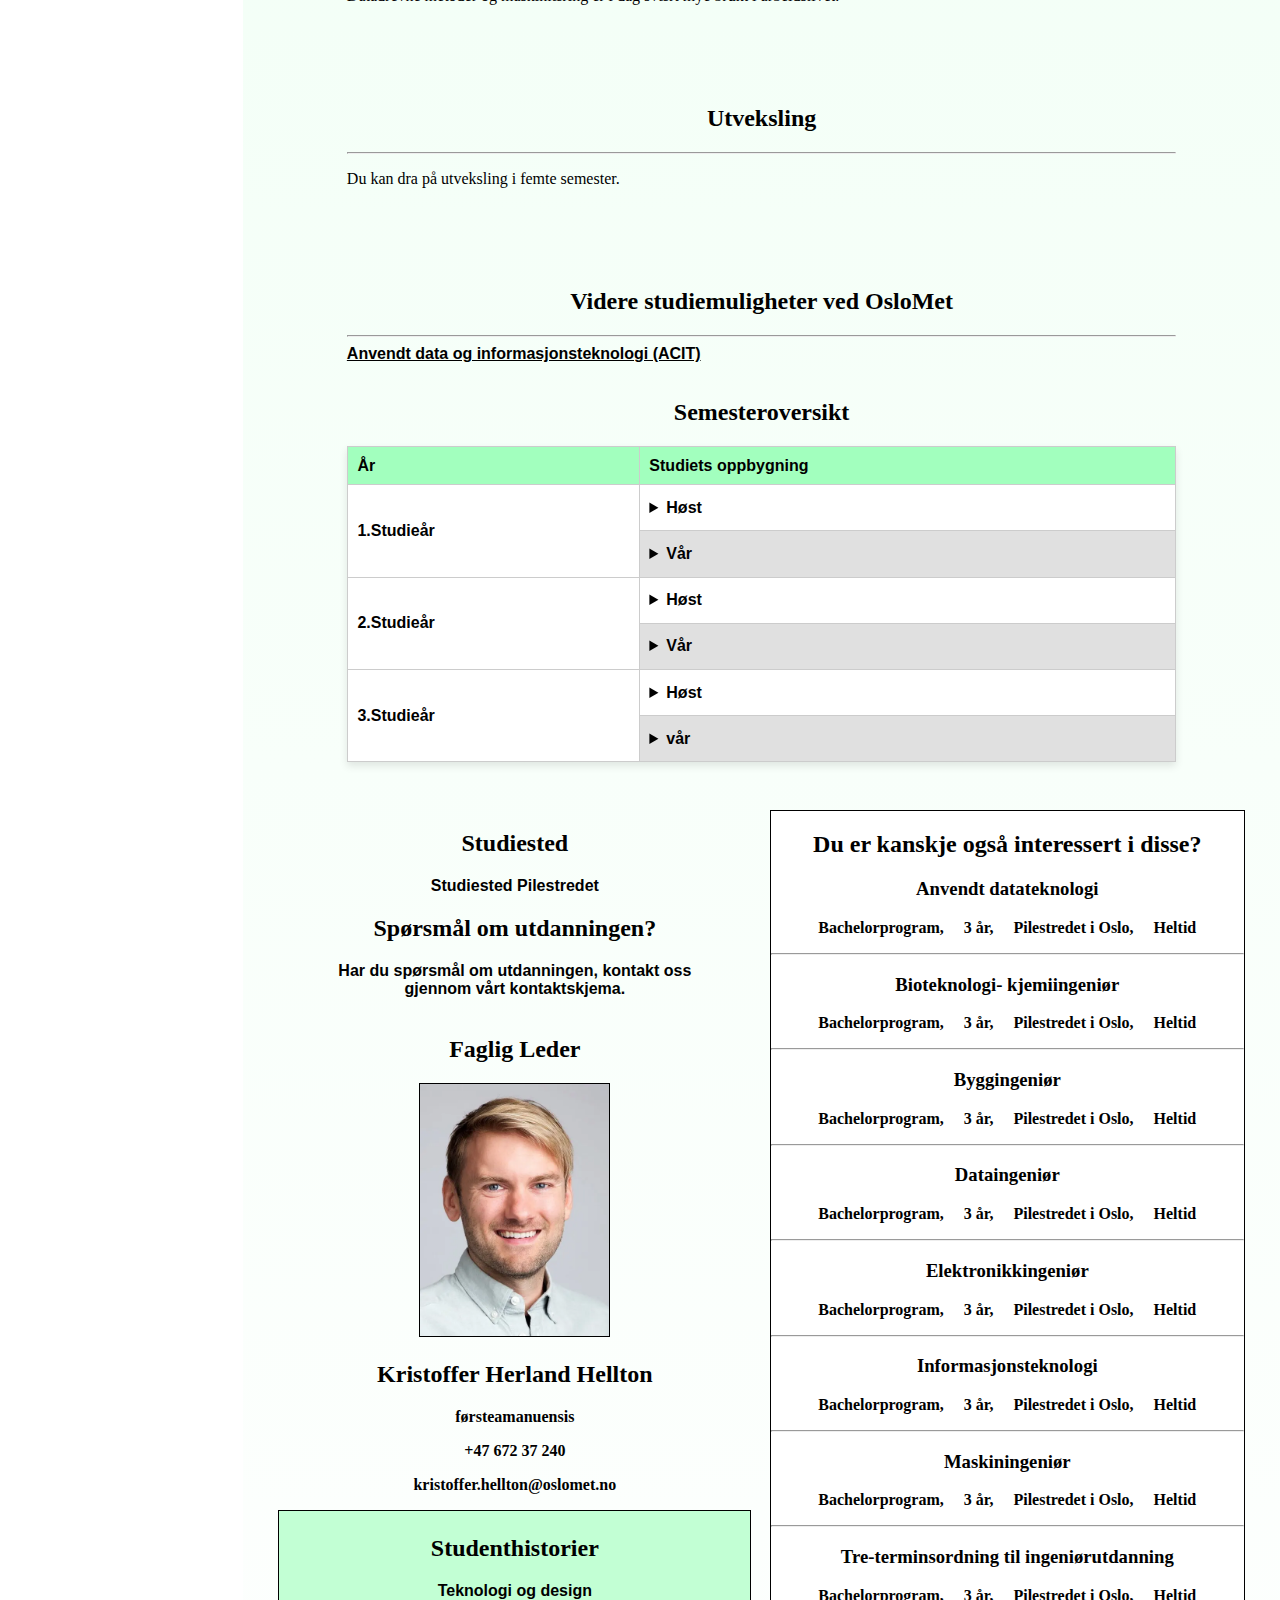
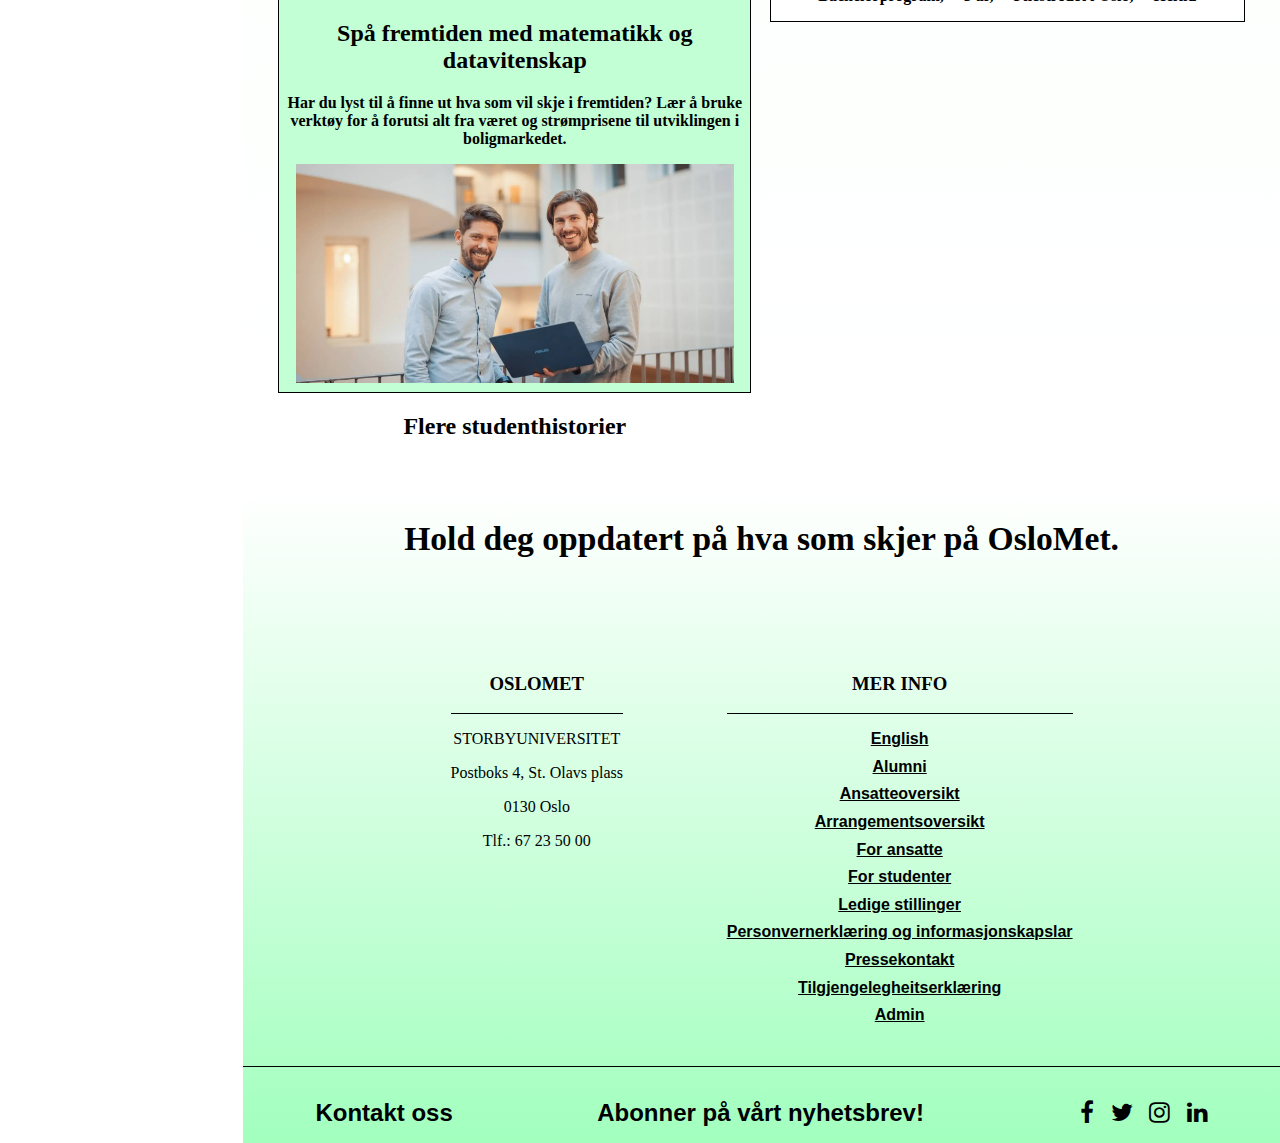
==== commit 386a0989: "fixes" ====
--- a/index.html
+++ b/index.html
@@ -16,6 +16,7 @@
     <div>
       <a href="#">
         <img src="media/olsometlogo.webp" alt="Oslomet Logo">
+        <!--https://kommunikasjon.ntb.no/presserom/15678779/oslomet/mi?item=logo-16984812-->
       </a>
     </div>
      <div>
@@ -272,11 +273,8 @@
     <a href="https://www.oslomet.no/studier/tkd/anvendt-data-informasjonsteknologi">Anvendt data og informasjonsteknologi (ACIT)</a>
     
     </div>
-    </article>
-    
-    <!--https://developer.mozilla.org/en-US/docs/Web/HTML/Element/details-->
-    <h2 id="til-heading7">Semesteroversikt</h2>
-        <table class="semester-table">
+    <table class="semester-table">
+          <h2 id="til-heading7">Semesteroversikt</h2>
           <!--table head-->
           <thead>
             <tr>
@@ -437,6 +435,11 @@
     
         </table>
     
+    </article>
+    
+    <!--https://developer.mozilla.org/en-US/docs/Web/HTML/Element/details-->
+
+    
     
     
     
--- a/styles/style.css
+++ b/styles/style.css
@@ -1,6 +1,5 @@
 /* Styling for header */
 header {
-  background-color: #a2ffbe;
   justify-content: space-between;
   border-bottom-style: ridge;
 }
@@ -9,8 +8,11 @@
   font-family: 'Times New Roman', Times, serif;
 }
 
+header, .oslomet-logo, .oslomet-logo img {
+  background-color: #a2ffbe;
+}
+
 .oslomet-logo {
-  text-align: center;
   margin-bottom: 1.25em;
   margin: 0;
   height: 100%;
@@ -22,6 +24,9 @@
   width: 80%;
   margin: auto;
   float: middle;
+}
+
+.oslomet-logo, .overskrift, .oversikt, article div h2, .side-nav > div, .interessert-liste {
   text-align: center;
 }
 
@@ -30,9 +35,9 @@
 }
 
 .oslomet-logo img {
-  max-width: 50%;
-  max-height: 50%;
-  object-fit: contain;
+  height: 50%;
+  width: 50%;
+  mix-blend-mode:multiply;
 }
 
 /* Styling for navigasjonsmeny */
@@ -52,9 +57,6 @@
   padding: 1em;
 }
 
-article div h2 {
-  text-align: center;
-}
 
 
 nav > div {
@@ -83,9 +85,6 @@
   border-right-style: double;
 }
 
-.side-nav > div {
-  text-align: center;
-}
 
 .side-nav a {
   text-decoration: none;
@@ -134,6 +133,10 @@
   font-size: 1.5em;
 }
 
+footer a {
+  text-decoration: none;
+}
+
 .footer-merinfo ul li a {
   color: black;
 }
@@ -185,26 +188,28 @@
 }
 
 .student-historier {
-  text-align: center;
   border: solid 0.01em;
   background-color: #c2ffd4;
   padding: 0.3em;
 }
 
+.student-historier, .studieinformasjon, .faglig-leder {
+  text-align: center;
+}
+
+
 .studiebakgrunn div {
   float: center;
   margin: auto;
 }
 
-.studieinformasjon {
+.studieinformasjon, .side-nav img, .article-top {
   width: 80%;
-  text-align: center;
 }
 
 .faglig-leder {
   width: 100%;
   margin-top: 3em;
-  text-align: center;
 }
 
 .faglig-leder img, .studenthistorier img, .side-nav img  {
@@ -222,9 +227,6 @@
   width: 95%;
 }
 
-.side-nav img {
-  width: 80%;
-}
 
 .side-nav li {
   list-style: none;
@@ -242,7 +244,6 @@
 .article-top {
   border-left: solid green 1em;
   border-right: solid green 1em;
-  width: 80%;
   float: center;
   margin: auto;
 }
@@ -259,9 +260,6 @@
   display: grid;
 }
 
-.interessert-liste {
-  text-align: center;
-}
 
 .interessert-liste a div {
   width: 100%;
@@ -276,6 +274,7 @@
   align-items: center;
   text-align: center;
   align-items: flex-start;
+  margin: auto;
 }
 
 .underline {
@@ -776,6 +775,7 @@
     width: 80%;
     padding: 1rem;
     margin: auto;
+    display: block;
   }
   .footer-bottom {
     text-align: center;
@@ -783,7 +783,33 @@
   nav {
     height: 3em;
   }
+  
+  nav a {
+    font-size: 0.7em;
+  }
   .footer-text {
-    width: 100%;
-  }
-}
+    width: 90%;
+  }
+  .oversikt h2 {
+    font-size: 1em;
+  }
+  .specific-changes{
+    display: block;
+    text-align: center;
+  }
+  .kanskje-interessert h2 {
+    font-size: 1.2em;
+  }
+  .kanskje-interessert h3 {
+    font-size: 1em;
+  }
+  .kanskje-interessert p {
+    font-size: 0.8em;
+  }
+  .student-historier h2 {
+    font-size: 1.3em;
+  }
+  .faglig-leder p {
+    font-size: 0.8em;
+  }
+}
